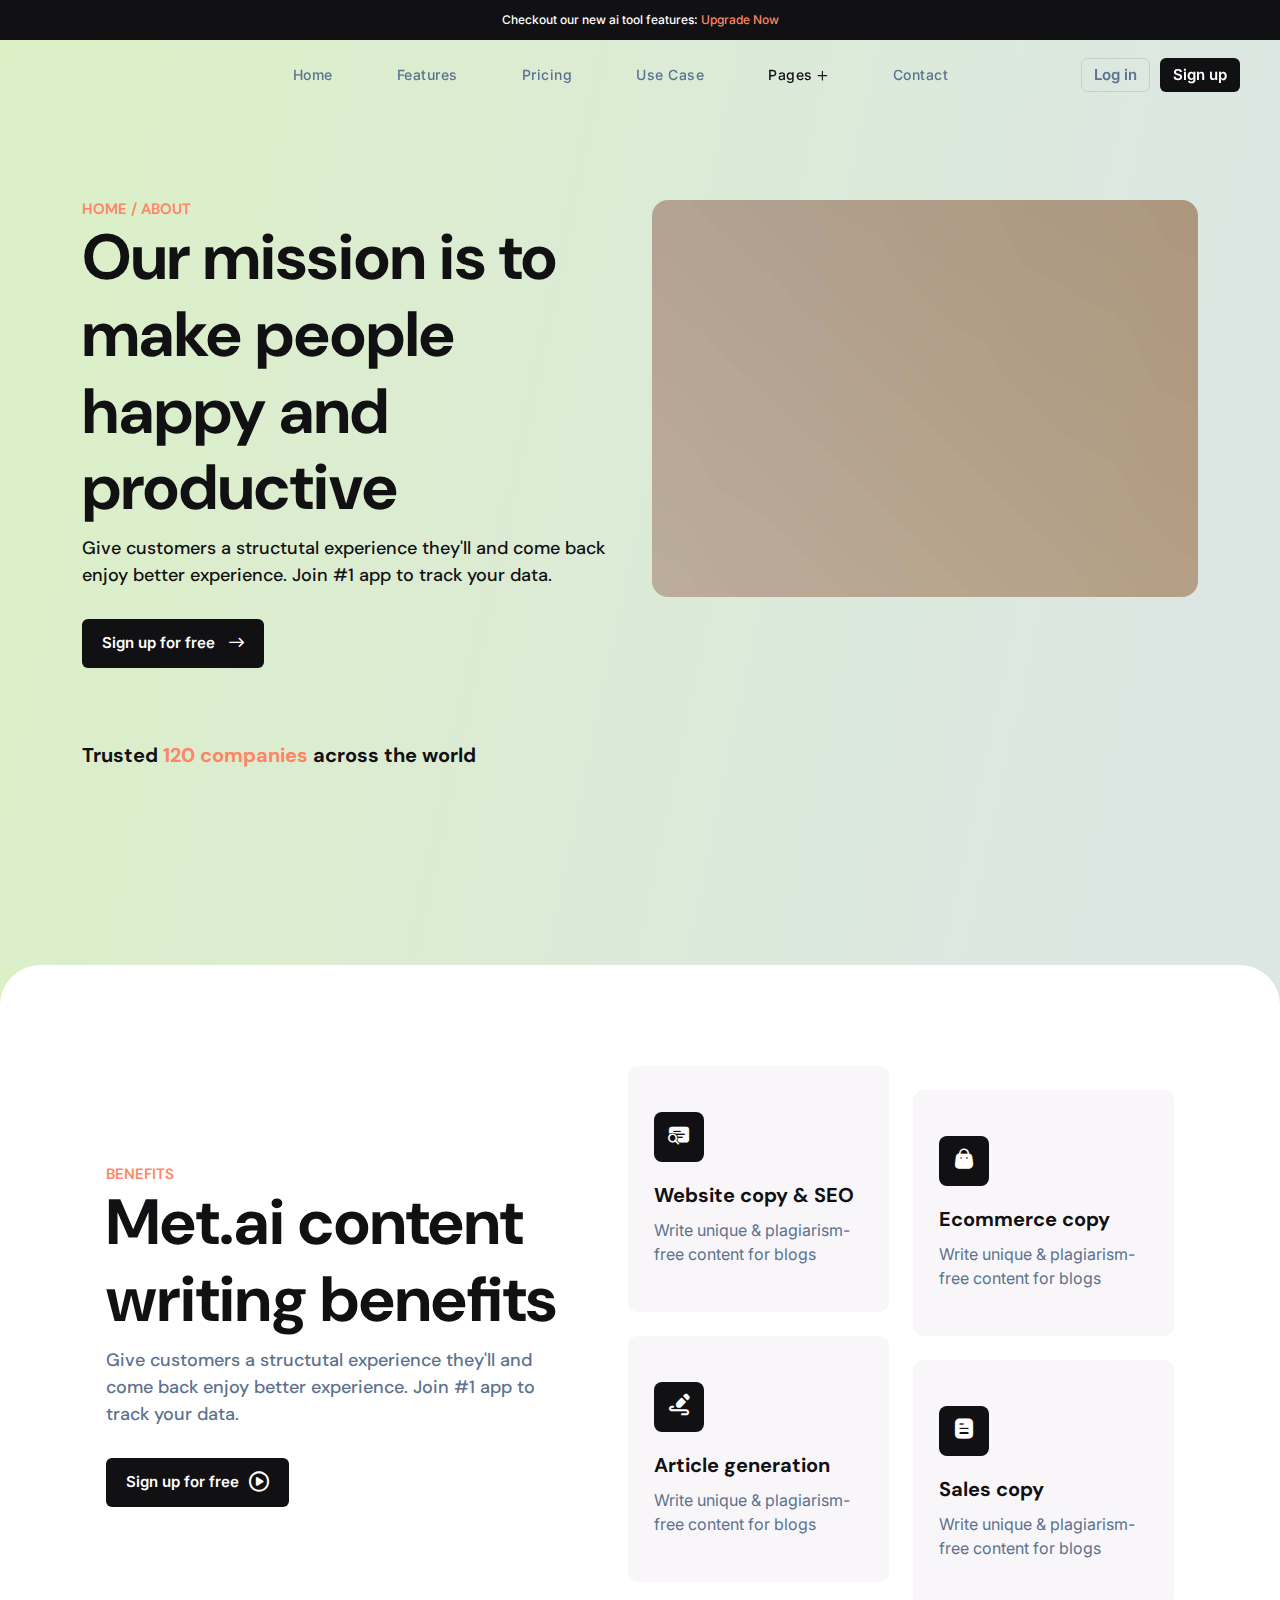
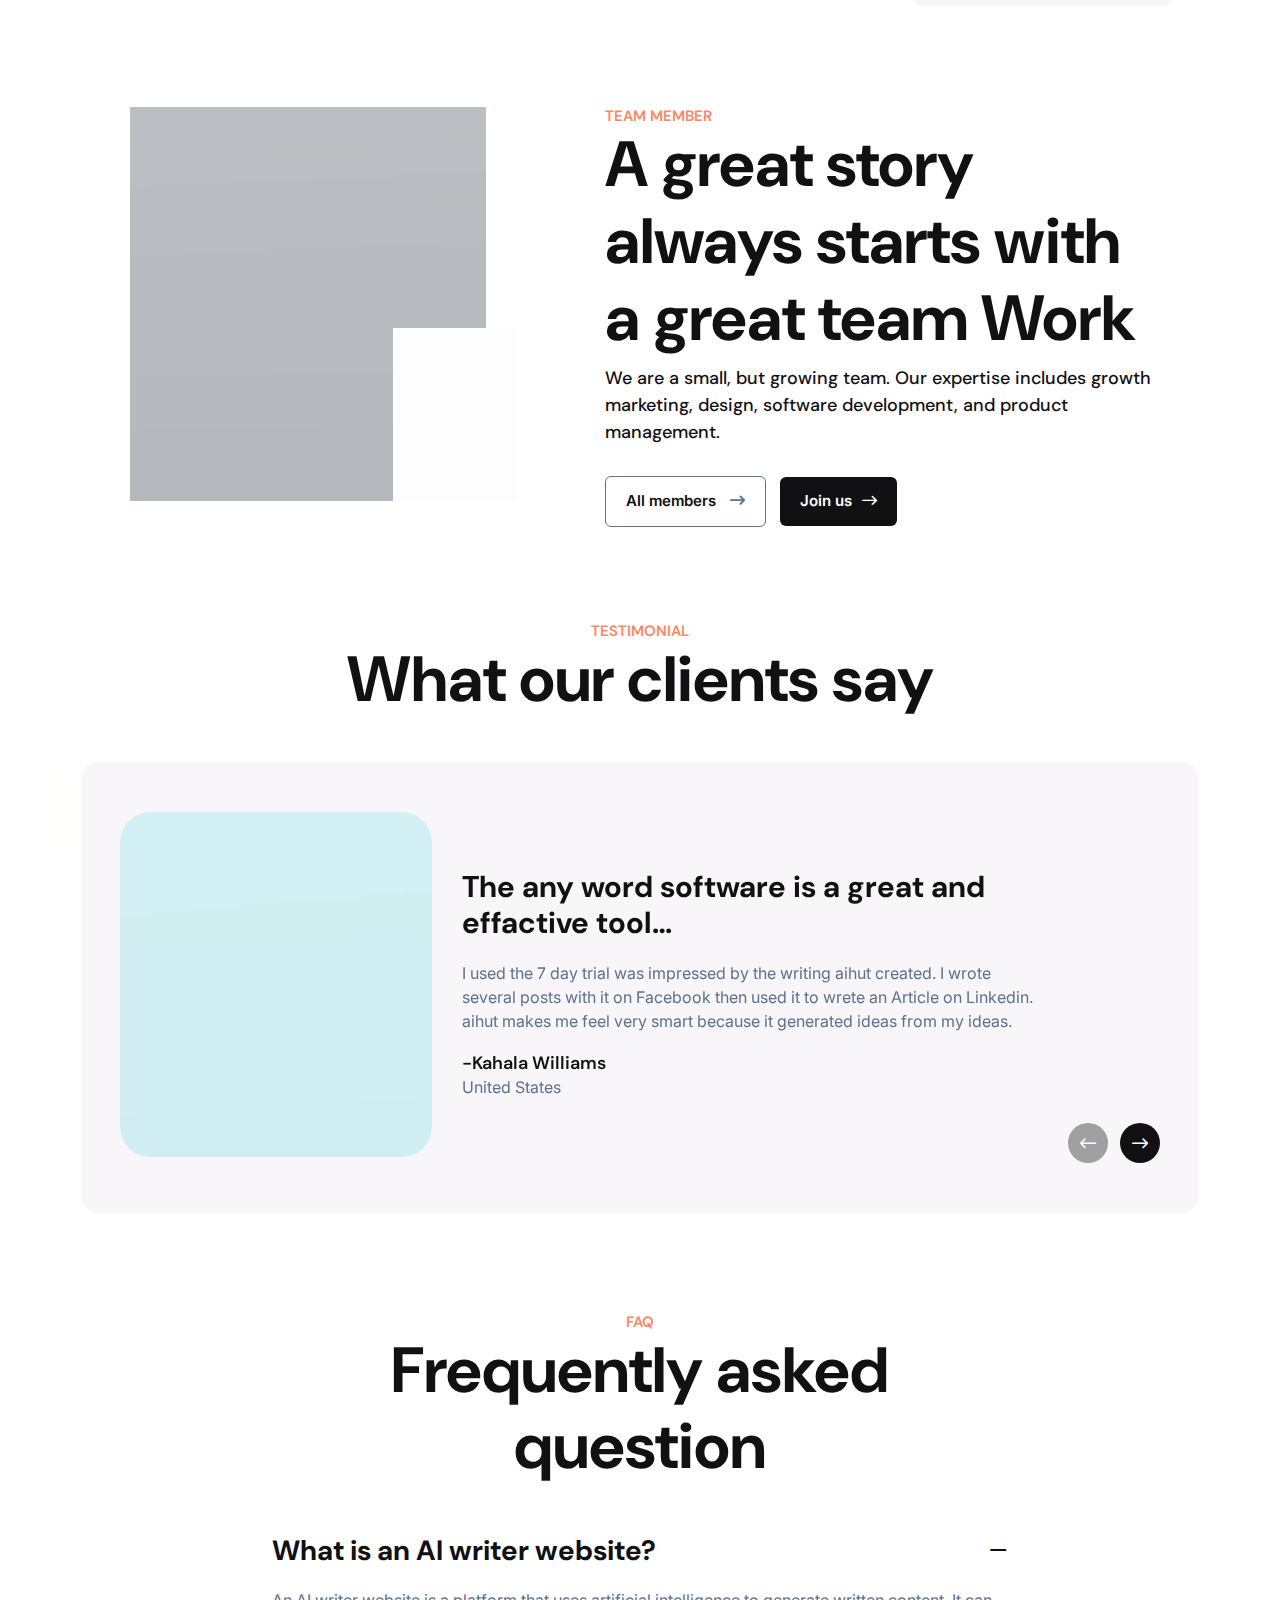
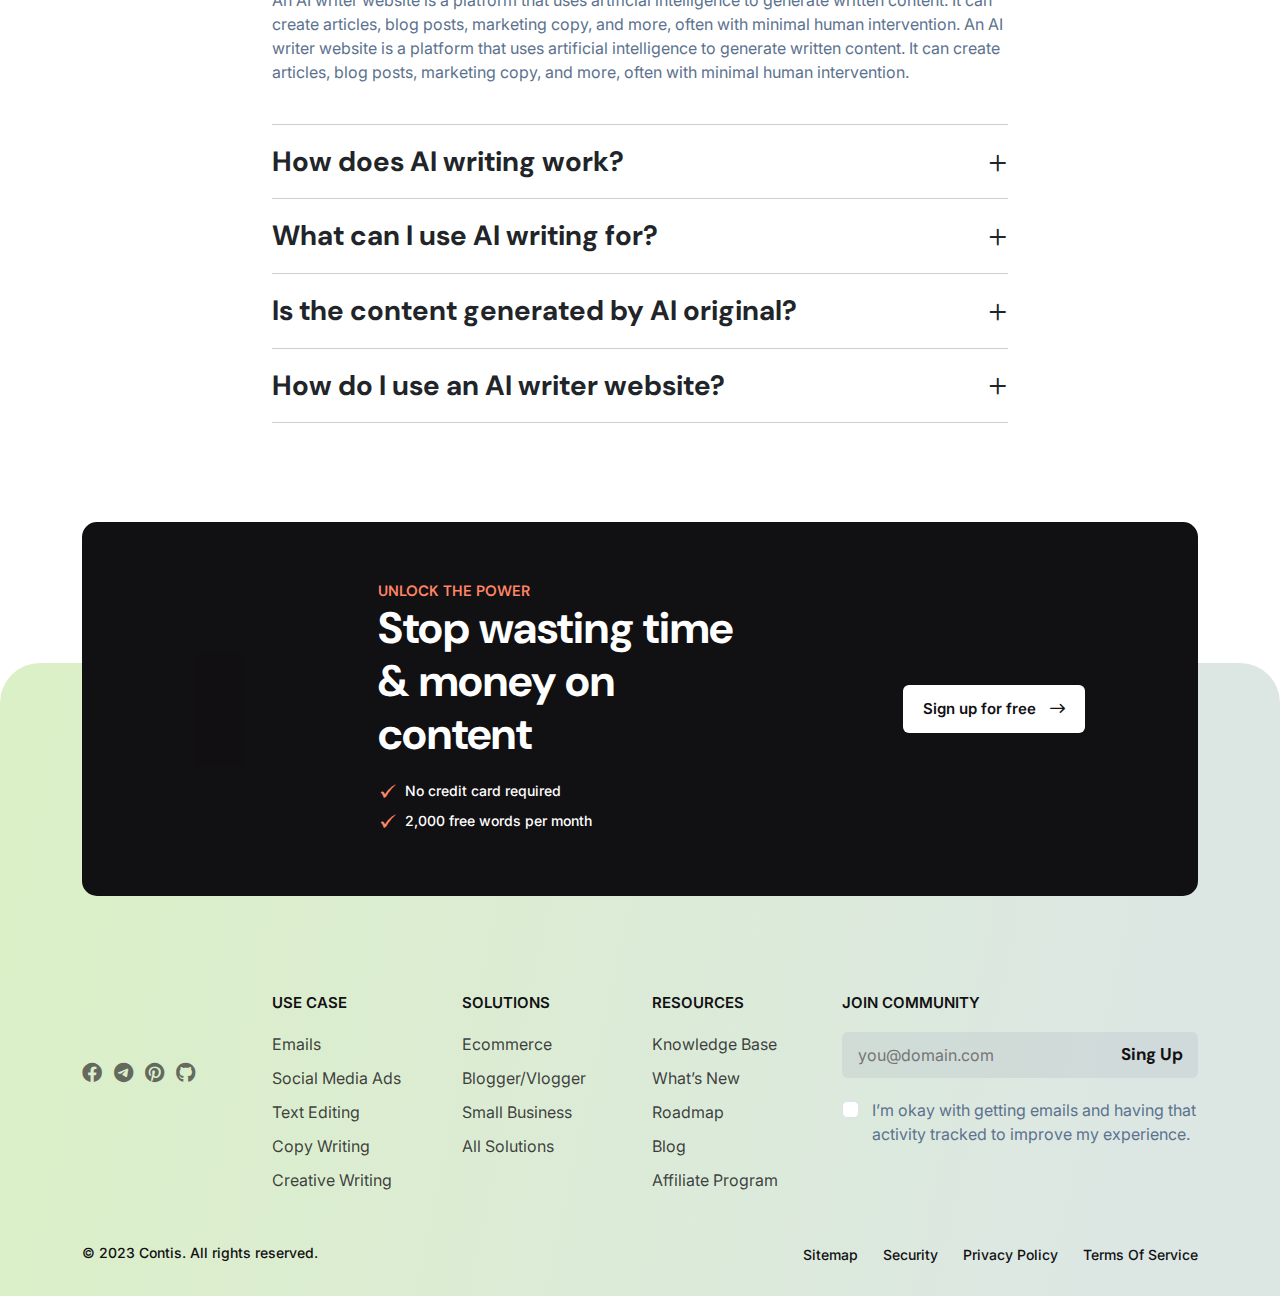
==== about.html @ 23c9ec10 "Add" ====
<!DOCTYPE html>
<html lang="en">
  <head>
    <meta charset="UTF-8" >
    <meta
      name="viewport"
      content="width=device-width, initial-scale=1.0, maximum-scale=1, minimum-scale=1, target-densitydpi=device-dpi" >
    <title>Contis - AI Content Writing HTML Template</title>
    <link rel="icon" type="image/png" href="images/favicon.jpg" >
    <link rel="stylesheet" href="css/font-awesome.css" >
    <link rel="stylesheet" href="css/bootstrap.min.css" >
    <link rel="stylesheet" href="css/slick.css" >
    <link rel="stylesheet" href="css/magnific-popup.css" >
    <link rel="stylesheet" href="css/nice-select.css" >
    <link rel="stylesheet" href="css/spacing.css" >
    <link rel="stylesheet" href="css/style.css" >
    <link rel="stylesheet" href="css/responsive.css" >
    <link rel="stylesheet" href="css/contis-icon.css" >
  </head>

  <body>
    <!--============================
        PRELOADER START
    ==============================-->
    <div class="preloader_container" id="preloader">
      <div class="spinner"></div>
    </div>
    <!--============================
        PRELOADER END
    ==============================-->
    <!--============================
        TOPBAR START
    ==============================-->
    <div class="tf__topbar">
      <div class="container">
        <div class="row">
          <div class="col-xl-12">
            <p>
              Checkout our new ai tool features: <a href="#">Upgrade Now</a>
            </p>
          </div>
        </div>
      </div>
    </div>
    <!--============================
        TOPBAR END
    ==============================-->

    <!--============================
        MAIN MANU START
    ==============================-->
    <nav class="navbar navbar-expand-lg tf__main_menu">
      <div class="container-fluid">
        <a class="navbar-brand" href="index.html"
          ><img src="images/Logo_1.png" alt="logo" class="img-fluid w-100" ></a>
        <button
          class="navbar-toggler"
          type="button"
          data-bs-toggle="collapse"
          data-bs-target="#navbarSupportedContent"
          aria-controls="navbarSupportedContent"
          aria-expanded="false"
          aria-label="Toggle navigation"
        >
          <i class="far fa-stream menu_icon_bar"></i>
          <i class="far fa-times close_icon_close"></i>
        </button>
        <div class="collapse navbar-collapse" id="navbarSupportedContent">
          <ul class="navbar-nav m-auto">
            <li class="nav-item">
              <a class="nav-link" href="index.html">Home</a>
            </li>
            <li class="nav-item">
              <a class="nav-link" href="features.html">Features</a>
            </li>
            <li class="nav-item">
              <a class="nav-link" href="pricing.html">pricing</a>
            </li>
            <li class="nav-item">
              <a class="nav-link" href="use_case.html">use case</a>
            </li>
            <li class="nav-item">
              <a class="nav-link active" href="#"
                >Pages <i class="far fa-plus"></i
              ></a>
              <ul class="tf__dropdown">
                <li><a href="pricing.html">pricing</a></li>
                <li><a href="about.html" class="active">about</a></li>
                <li><a href="blog.html">Blog</a></li>
                <li><a href="blog_details.html">Blog details</a></li>
                <li><a href="use_case.html">use case</a></li>
                <li>
                  <a href="use-cases-details.html">Case details</a>
                </li>
              </ul>
            </li>
            <li class="nav-item">
              <a class="nav-link" href="contact.html">contact</a>
            </li>
          </ul>
          <ul class="tf__menu_btn d-flex flex-wrap align-items-center">
            <li><a href="#">Log in</a></li>
            <li><a href="#" class="tf__menu_2nd_btn">Sign up</a></li>
          </ul>
        </div>
      </div>
    </nav>
    <!--============================
        MAIN MANU END
    ==============================-->

    <!--============================
        ABOUT START
    ==============================-->
    <section class="tf__about pt_200 pb_95">
      <div class="container">
        <div class="row">
          <div class="col-xl-6 col-lg-6">
            <div class="tf__common_heading tf__common_heading2">
              <h6>home / ABOUT</h6>
              <h2 class="tf__common_heading_color">
                Our mission is to make people happy and productive
              </h2>
              <p>
                Give customers a structutal experience they'll and come back
                enjoy better experience. Join #1 app to track your data.
              </p>
              <a href="#" class="tf__common_btn"
                >Sign up for free <i class="fa-regular fa-arrow-right-long"></i
              ></a>
            </div>
          </div>
          <div class="col-xl-6 col-lg-6">
            <div class="tf__about_img">
              <img
                src="images/about_img.jpg"
                alt="about img"
                class="img-fluid w-100" >
            </div>
          </div>
        </div>
        <div class="tf__brand pt_75">
          <div class="row">
            <div class="col-xl-12">
              <div class="tf__brand_heading tf__about_brand_heading">
                <h6>Trusted <span>120 companies</span> across the world</h6>
              </div>
            </div>
          </div>
          <div class="row justify-content-between">
            <div class="col-xl-2 col-md-6">
              <a href="#" class="tf__brand_img">
                <img
                  src="images/Brands-1.png"
                  alt="brand name"
                  class="img-fluid w-100" >
              </a>
            </div>
            <div class="col-xl-2 col-md-6">
              <a href="#" class="tf__brand_img">
                <img
                  src="images/Brands-2.png"
                  alt="brand name"
                  class="img-fluid w-100" >
              </a>
            </div>
            <div class="col-xl-2 col-md-6">
              <a href="#" class="tf__brand_img">
                <img
                  src="images/Brands-3.png"
                  alt="brand name"
                  class="img-fluid w-100" >
              </a>
            </div>
            <div class="col-xl-2 col-md-6">
              <a href="#" class="tf__brand_img">
                <img
                  src="images/Brands-4.png"
                  alt="brand name"
                  class="img-fluid w-100" >
              </a>
            </div>
            <div class="col-xl-2 col-md-6">
              <a href="#" class="tf__brand_img">
                <img
                  src="images/Brands-5.png"
                  alt="brand name"
                  class="img-fluid w-100" >
              </a>
            </div>
          </div>
        </div>
      </div>
    </section>
    <!--============================
        ABOUT END
    ==============================-->

    <!--============================
        BENEFITS START
    ==============================-->
    <section class="tf__benefits">
      <div class="tf___main_benefits pt_100 pb_100">
        <div class="container">
          <div class="row">
            <div class="col-xl-5 m-auto">
              <div
                class="tf__common_heading tf__common_heading2 tf__benefits_heading"
              >
                <h6>BENEFITS</h6>
                <h2 class="tf__common_heading_color">
                  Met.ai content writing benefits
                </h2>
                <p>
                  Give customers a structutal experience they'll and come back
                  enjoy better experience. Join #1 app to track your data.
                </p>
                <a
                  href="https://www.youtube.com/watch?v=B-ytMSuwbf8"
                  class="tf__common_btn play_btn"
                  >Sign up for free<i
                    class="fa-sharp fa-regular fa-circle-play"
                    aria-hidden="true"
                  ></i
                ></a>
              </div>
            </div>
            <div class="col-xl-6 m-auto tf__single_service_responsib">
              <div class="row">
                <div class="col-xl-6 col-md-6">
                  <div class="tf__single_service tf__single_benifit mb-4">
                    <span><i class="ca-icon-slide-search"></i></span>
                    <a href="use-cases-details.html">Website copy & SEO</a>
                    <p>Write unique & plagiarism- free content for blogs</p>
                  </div>
                  <div class="tf__single_service tf__single_benifit">
                    <span
                      ><i class="ca-icon-edit-pen" aria-hidden="true"></i
                    ></span>
                    <a href="use-cases-details.html">Article generation</a>
                    <p>Write unique & plagiarism- free content for blogs</p>
                  </div>
                </div>
                <div class="col-xl-6 col-md-6">
                  <div class="tf__single_service tf__single_benifit mt-4 mb-4">
                    <span><i class="ca-icon-bag"></i></span>
                    <a href="use-cases-details.html">Ecommerce copy</a>
                    <p>Write unique & plagiarism- free content for blogs</p>
                  </div>
                  <div class="tf__single_service tf__single_benifit">
                    <span><i class="ca-icon-document"></i></span>
                    <a href="use-cases-details.html">Sales copy</a>
                    <p>Write unique & plagiarism- free content for blogs</p>
                  </div>
                </div>
              </div>
            </div>
          </div>
        </div>
      </div>
    </section>
    <!--============================
        BENEFITS END
    ==============================-->

    <!--============================
        TEAM START
    ==============================-->
    <section class="tf__team pb_95">
      <div class="container">
        <div class="row">
          <div class="col-xl-4 col-lg-5 mx-auto">
            <div class="tf__team_img">
              <img
                src="images/team_img.jpg"
                alt="team img"
                class="img-fluid w-100" >
            </div>
          </div>
          <div class="col-xl-6 col-lg-6 mx-auto">
            <div class="tf__common_heading tf__common_heading2">
              <h6>team member</h6>
              <h2 class="tf__common_heading_color">
                A great story always starts with a great team Work
              </h2>
              <p>
                We are a small, but growing team. Our expertise includes growth
                marketing, design, software development, and product management.
              </p>
              <a href="#" class="tf__common_btn tf__common_btn2 tf__team_btn"
                >All members
                <i class="fa-regular fa-arrow-right-long" aria-hidden="true"></i
              ></a>
              <a href="#" class="tf__common_btn"
                >Join us<i
                  class="fa-regular fa-arrow-right-long"
                  aria-hidden="true"
                ></i
              ></a>
            </div>
          </div>
        </div>
      </div>
    </section>
    <!--============================
        TEAM END
    ==============================-->

    <!--============================
        TESTIMONIAL START
    ==============================-->
    <section class="tf__testimonial tf__about_testimonial">
      <div class="container">
        <div class="row">
          <div class="col-xl-8 m-auto">
            <div class="tf__common_heading">
              <h6>TESTIMONIAL</h6>
              <h2 class="tf__common_heading_color">What our clients say</h2>
            </div>
          </div>
        </div>
        <div class="tf__single_testimonial tf__single_about_testimonial">
          <div class="row testi_slider">
            <div class="col-12">
              <div class="tf__testimonial_item">
                <div class="tf__testimonial_img">
                  <img
                    src="images/testimonial_img.jpg"
                    alt="testimonial"
                    class="img-fluid w-100" >
                </div>
                <div class="tf__testimonial_text">
                  <h4>The any word software is a great and effactive tool…</h4>
                  <p>
                    I used the 7 day trial was impressed by the writing aihut
                    created. I wrote several posts with it on Facebook then used
                    it to wrete an Article on Linkedin. aihut makes me feel very
                    smart because it generated ideas from my ideas.
                  </p>

                  <div class="tf__calients_name">
                    <h6>-Kahala Williams</h6>
                    <p>United States</p>
                  </div>
                </div>
              </div>
            </div>
            <div class="col-12">
              <div class="tf__testimonial_item">
                <div class="tf__testimonial_img">
                  <img
                    src="images/testimonial_img.jpg"
                    alt="testimonial"
                    class="img-fluid w-100" >
                </div>
                <div class="tf__testimonial_text">
                  <h4>The any word software is a great and effactive tool…</h4>
                  <p>
                    I used the 7 day trial was impressed by the writing aihut
                    created. I wrote several posts with it on Facebook then used
                    it to wrete an Article on Linkedin. aihut makes me feel very
                    smart because it generated ideas from my ideas.
                  </p>

                  <div class="tf__calients_name">
                    <h6>-Kahala Williams</h6>
                    <p>United States</p>
                  </div>
                </div>
              </div>
            </div>
          </div>
        </div>
      </div>
    </section>
    <!--============================
        TESTIMONIAL END
    ==============================-->

    <!--============================
        FAQ START
    ==============================-->
    <section class="tf__faq tf__about_faq pt_100 pb_240">
      <div class="container">
        <div class="row">
          <div class="col-xl-6 col-md-8 m-auto">
            <div class="tf__common_heading tf__faq_common_heading">
              <h6>faq</h6>
              <h2 class="tf__common_heading_color">
                Frequently asked question
              </h2>
            </div>
          </div>
        </div>

        <div class="row">
          <div class="col-xl-8 col-md-8 col-lg-8 mx-auto">
            <div class="accordion tf__faq_accordion" id="accordionExample01">
              <div class="accordion-item">
                <h2 class="accordion-header" id="headingOne">
                  <button
                    class="accordion-button"
                    type="button"
                    data-bs-toggle="collapse"
                    data-bs-target="#collapseOne"
                    aria-expanded="true"
                    aria-controls="collapseOne"
                  >
                    What is an AI writer website?
                  </button>
                </h2>
                <div
                  id="collapseOne"
                  class="accordion-collapse collapse show"
                  aria-labelledby="headingOne"
                  data-bs-parent="#accordionExample01"
                >
                  <div class="accordion-body">
                    <p>
                      An AI writer website is a platform that uses artificial
                      intelligence to generate written content. It can create
                      articles, blog posts, marketing copy, and more, often with
                      minimal human intervention. An AI writer website is a
                      platform that uses artificial intelligence to generate
                      written content. It can create articles, blog posts,
                      marketing copy, and more, often with minimal human
                      intervention.
                    </p>
                  </div>
                </div>
              </div>
              <div class="accordion-item">
                <h2 class="accordion-header" id="headingTwo">
                  <button
                    class="accordion-button collapsed"
                    type="button"
                    data-bs-toggle="collapse"
                    data-bs-target="#collapseTwo"
                    aria-expanded="false"
                    aria-controls="collapseTwo"
                  >
                    How does AI writing work?
                  </button>
                </h2>
                <div
                  id="collapseTwo"
                  class="accordion-collapse collapse"
                  aria-labelledby="headingTwo"
                  data-bs-parent="#accordionExample01"
                >
                  <div class="accordion-body">
                    <p>
                      AI writing is powered by machine learning models that have
                      been trained on vast amounts of text data. These models
                      can generate text based on the input they receive, making
                      them capable of producing human-like content. AI writing
                      is powered by machine learning models that have been
                      trained on vast amounts of text data. These models can
                      generate text based on the input they receive, making them
                      capable of producing human-like content.
                    </p>
                  </div>
                </div>
              </div>
              <div class="accordion-item">
                <h2 class="accordion-header" id="headingThree">
                  <button
                    class="accordion-button collapsed"
                    type="button"
                    data-bs-toggle="collapse"
                    data-bs-target="#collapseThree"
                    aria-expanded="false"
                    aria-controls="collapseThree"
                  >
                    What can I use AI writing for?
                  </button>
                </h2>
                <div
                  id="collapseThree"
                  class="accordion-collapse collapse"
                  aria-labelledby="headingThree"
                  data-bs-parent="#accordionExample01"
                >
                  <div class="accordion-body">
                    <p>
                      AI writing can be used for a variety of purposes, such as
                      creating blog content, product descriptions, social media
                      posts, email newsletters, and more. It's a versatile tool
                      for generating written material.AI writing can be used for
                      a variety of purposes, such as creating blog content,
                      product descriptions, social media posts, email
                      newsletters, and more. It's a versatile tool for
                      generating written material.
                    </p>
                  </div>
                </div>
              </div>
              <div class="accordion-item">
                <h2 class="accordion-header" id="headingFour">
                  <button
                    class="accordion-button collapsed"
                    type="button"
                    data-bs-toggle="collapse"
                    data-bs-target="#collapseFour"
                    aria-expanded="false"
                    aria-controls="collapseFour"
                  >
                    Is the content generated by AI original?
                  </button>
                </h2>
                <div
                  id="collapseFour"
                  class="accordion-collapse collapse"
                  aria-labelledby="headingFour"
                  data-bs-parent="#accordionExample01"
                >
                  <div class="accordion-body">
                    <p>
                      Yes, the content generated by AI is typically original,
                      but it's essential to review and edit it to ensure it
                      meets your specific needs and avoids plagiarism.Yes, the
                      content generated by AI is typically original, but it's
                      essential to review and edit it to ensure it meets your
                      specific needs and avoids plagiarism.Yes, the content
                      generated by AI is typically original, but it's essential
                      to review and edit it to ensure it meets your specific
                      needs and avoids plagiarism.
                    </p>
                  </div>
                </div>
              </div>
              <div class="accordion-item">
                <h2 class="accordion-header" id="headingFive">
                  <button
                    class="accordion-button collapsed"
                    type="button"
                    data-bs-toggle="collapse"
                    data-bs-target="#collapseFive"
                    aria-expanded="false"
                    aria-controls="collapseFive"
                  >
                    How do I use an AI writer website?
                  </button>
                </h2>
                <div
                  id="collapseFive"
                  class="accordion-collapse collapse"
                  aria-labelledby="headingFive"
                  data-bs-parent="#accordionExample01"
                >
                  <div class="accordion-body">
                    <p>
                      Using an AI writer website is usually straightforward. You
                      input your requirements or prompts, and the AI generates
                      content based on that input. You can then edit and refine
                      the content as needed. Using an AI writer website is
                      usually straightforward. You input your requirements or
                      prompts, and the AI generates content based on that input.
                      You can then edit and refine the content as needed.
                    </p>
                  </div>
                </div>
              </div>
            </div>
          </div>
        </div>
      </div>
    </section>
    <!--============================
        FAQ END
    ==============================-->

    <!--============================
        FOOTER START
    ==============================-->
    <section class="tf__footer tf__features_footer">
      <div class="container">
        <div class="row">
          <div class="col-xl-12">
            <div class="tf__unlock">
              <div class="row">
                <div class="col-xl-2 col-md-12 col-lg-3 m-auto">
                  <div class="tf__unlock_img">
                    <img
                      src="images/subscraib_img.png"
                      alt="unlock"
                      class="img-fluid w-100" >
                  </div>
                </div>
                <div class="col-xl-5 col-sm-8 col-md-8 col-lg-5 mx-auto">
                  <div class="tf__unlock_text">
                    <div class="tf__common_heading tf__unlock_heading">
                      <h6>UNLOCK THE POWER</h6>
                      <h2>Stop wasting time & money on content</h2>
                    </div>
                    <ul class="d-flex">
                      <li>No credit card required</li>
                      <li>2,000 free words per month</li>
                    </ul>
                  </div>
                </div>
                <div
                  class="col-xl-4 col-sm-4 col-md-4 col-lg-4 m-auto d-flex justify-content-end"
                >
                  <div class="tf__unlock_btn">
                    <a href="#" class="tf__common_btn"
                      >Sign up for free
                      <i class="fa-regular fa-arrow-right-long"></i
                    ></a>
                  </div>
                </div>
              </div>
            </div>
          </div>
        </div>

        <div class="row">
          <div class="col-xl-2 col-sm-6 col-md-3">
            <div class="tf__footer_left">
              <a href="index.html" class="tf__footer_logo">
                <img
                  src="images/Logo_1.png"
                  alt="Contisai"
                  class="img-fluid w-100" >
              </a>
              <div class="tf__footer_icon d-flex flex-wrap align-items-center">
                <ul class="d-flex flex-wrap">
                  <li>
                    <a href="#"><i class="fa-brands fa-facebook"></i></a>
                  </li>
                  <li>
                    <a href="#"><i class="fa-brands fa-telegram"></i></a>
                  </li>
                  <li>
                    <a href="#"><i class="fa-brands fa-pinterest"></i></a>
                  </li>
                  <li>
                    <a href="#"><i class="fa-brands fa-github"></i></a>
                  </li>
                </ul>
              </div>
            </div>
          </div>
          <div class="col-xl-2 col-sm-6 col-md-3">
            <div class="tf__quick_link">
              <h5>USE CASE</h5>
              <ul>
                <li><a href="#">Emails</a></li>
                <li><a href="#">Social media Ads</a></li>
                <li><a href="#">Text editing</a></li>
                <li><a href="#">Copy writing</a></li>
                <li><a href="#">Creative writing</a></li>
              </ul>
            </div>
          </div>
          <div class="col-xl-2 col-sm-6 col-md-3">
            <div class="tf__quick_link tf__quick_link_sm">
              <h5>solutions</h5>
              <ul>
                <li><a href="#">Ecommerce</a></li>
                <li><a href="#">Blogger/Vlogger</a></li>
                <li><a href="#">Small business</a></li>
                <li><a href="#">All solutions</a></li>
              </ul>
            </div>
          </div>
          <div class="col-xl-2 col-sm-6 col-md-3">
            <div class="tf__quick_link tf__quick_link_sm">
              <h5>RESOURCES</h5>
              <ul>
                <li><a href="#">Knowledge base</a></li>
                <li><a href="#">What’s new</a></li>
                <li><a href="#">Roadmap</a></li>
                <li><a href="#">Blog</a></li>
                <li><a href="#">Affiliate program</a></li>
              </ul>
            </div>
          </div>
          <div class="col-xl-4 col-md-12 mx-auto">
            <div class="tf__address tf__quick_link_sm tf__address_md">
              <h5>JOIN COMMUNITY</h5>
              <div class="tf__footer_singup">
                <input type="text" placeholder="you@domain.com" >
                <a href="#" class="tf__footer_singup_link">sing up</a>
              </div>
              <div class="form-check tf__signup_check_area">
                <input
                  class="form-check-input"
                  type="checkbox"
                  id="flexCheckDefault" >
                <label class="form-check-label" for="flexCheckDefault">
                  I’m okay with getting emails and having that activity tracked
                  to improve my experience.
                </label>
              </div>
            </div>
          </div>
        </div>
        <div class="row">
          <div class="col-xl-12">
            <div
              class="tf__copyright d-flex flex-wrap justify-content-between mt_50 mb_30"
            >
              <p>© 2023 Contis. All rights reserved.</p>
              <ul class="d-flex flex-wrap">
                <li><a href="#">Sitemap</a></li>
                <li><a href="#">Security</a></li>
                <li><a href="#">Privacy Policy</a></li>
                <li><a href="#">Terms of Service</a></li>
              </ul>
            </div>
          </div>
        </div>
      </div>
    </section>
    <!--============================
        FOOTER END
    ==============================-->

    <!--jquery library js-->
    <script src="js/plugin.js"></script>
    <!--main js-->
    <script src="js/main.js"></script>
  </body>
</html>
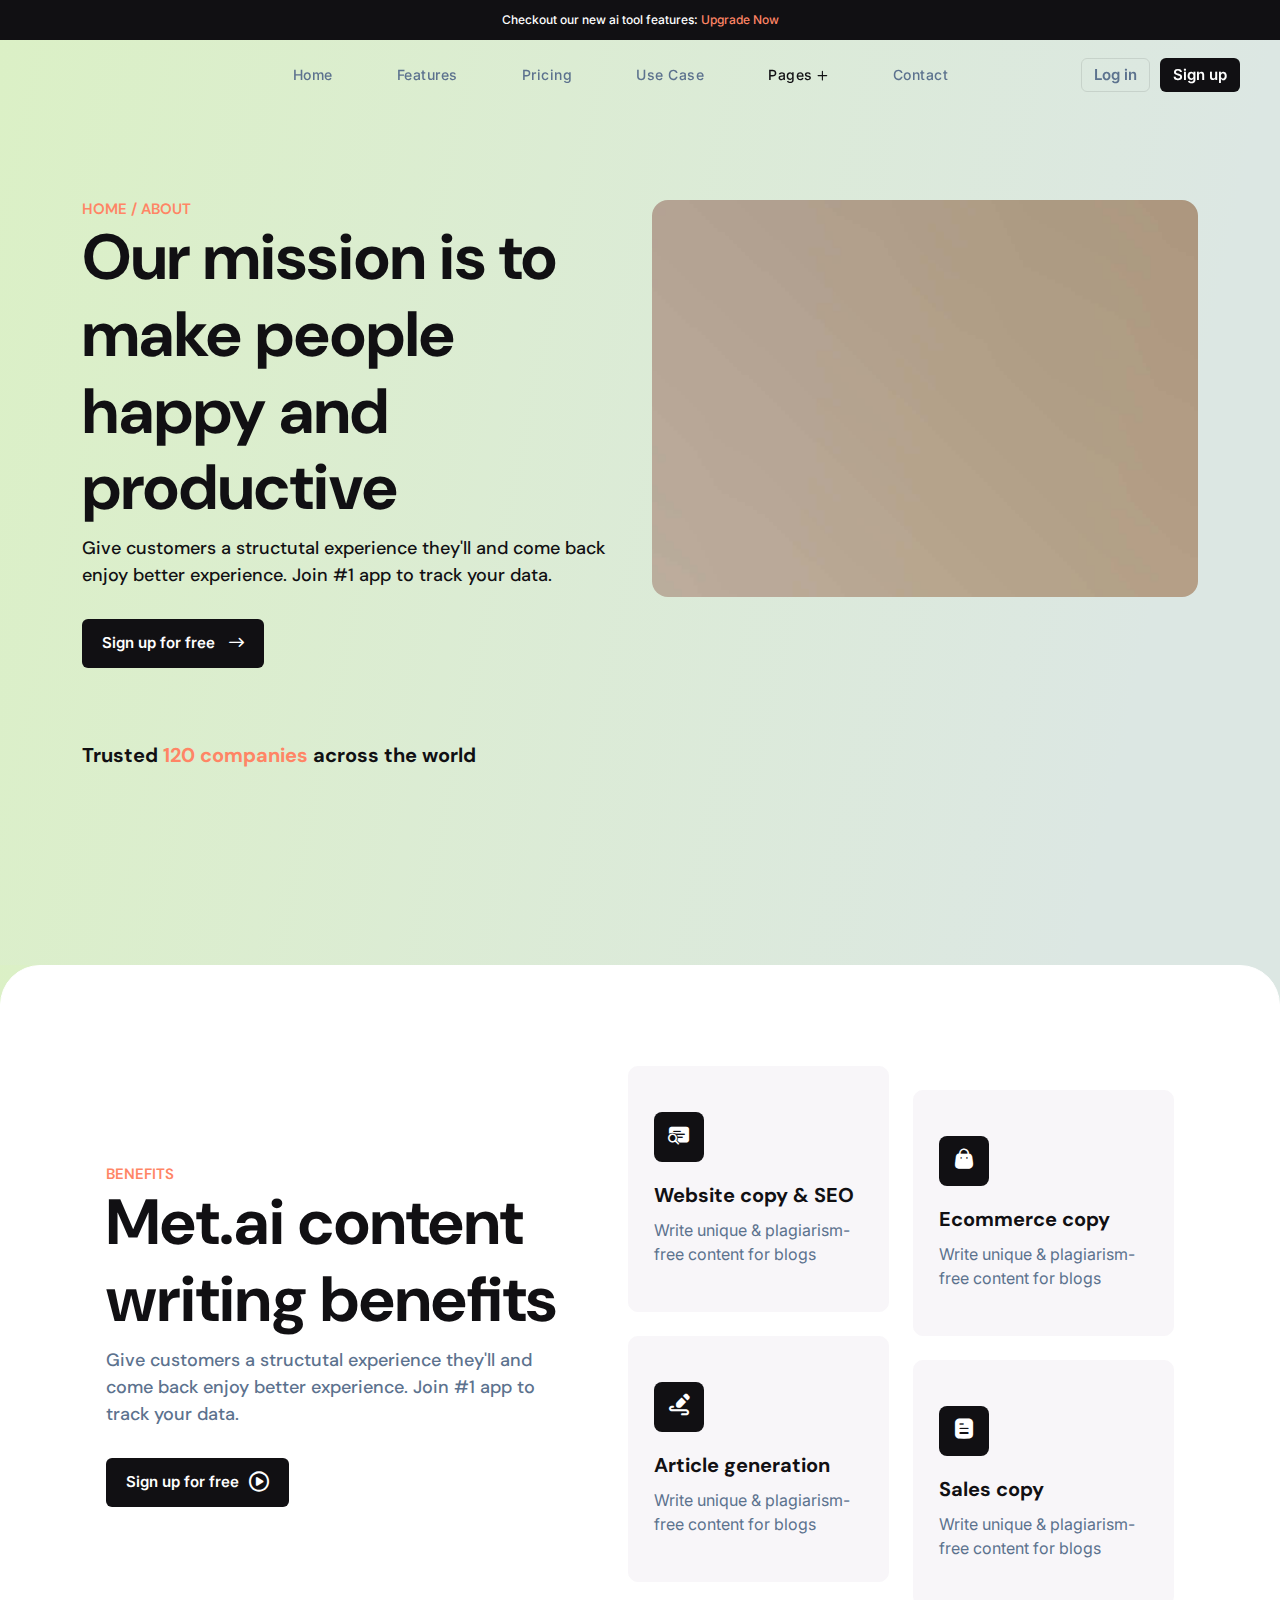
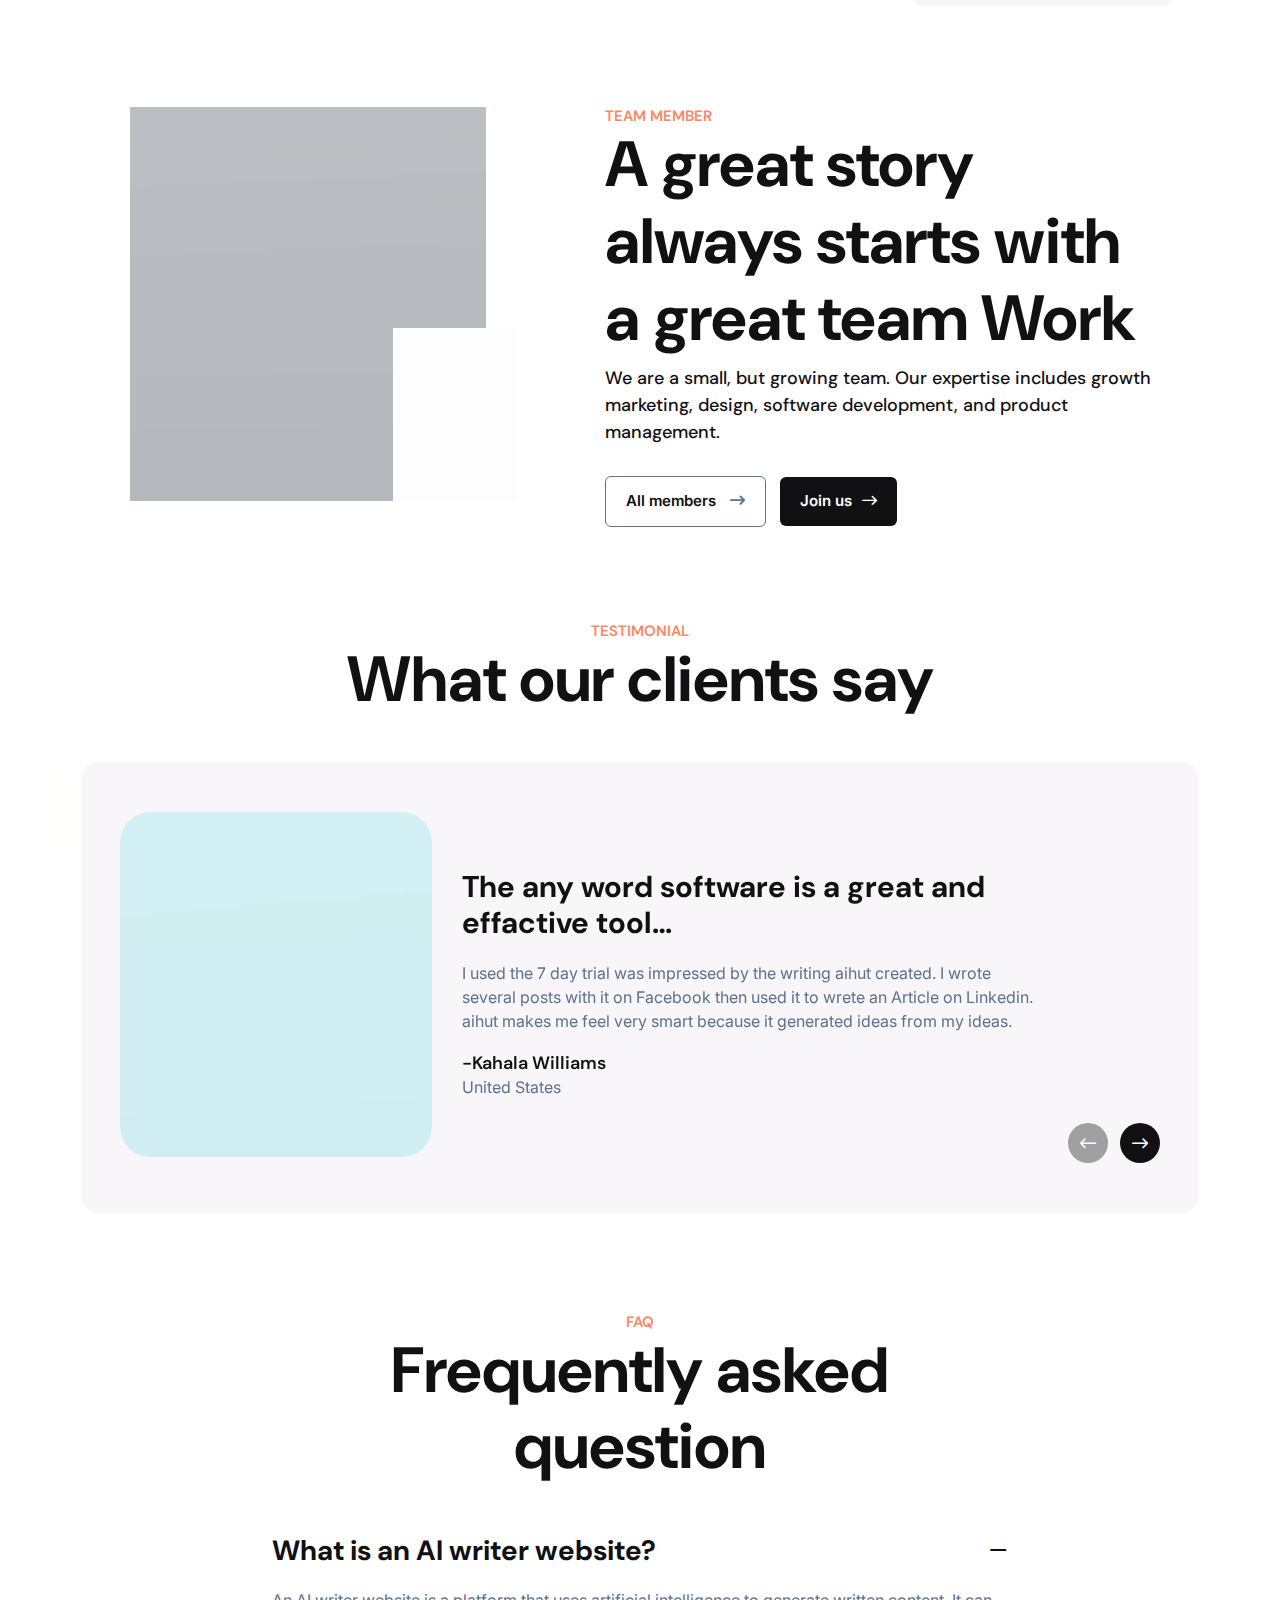
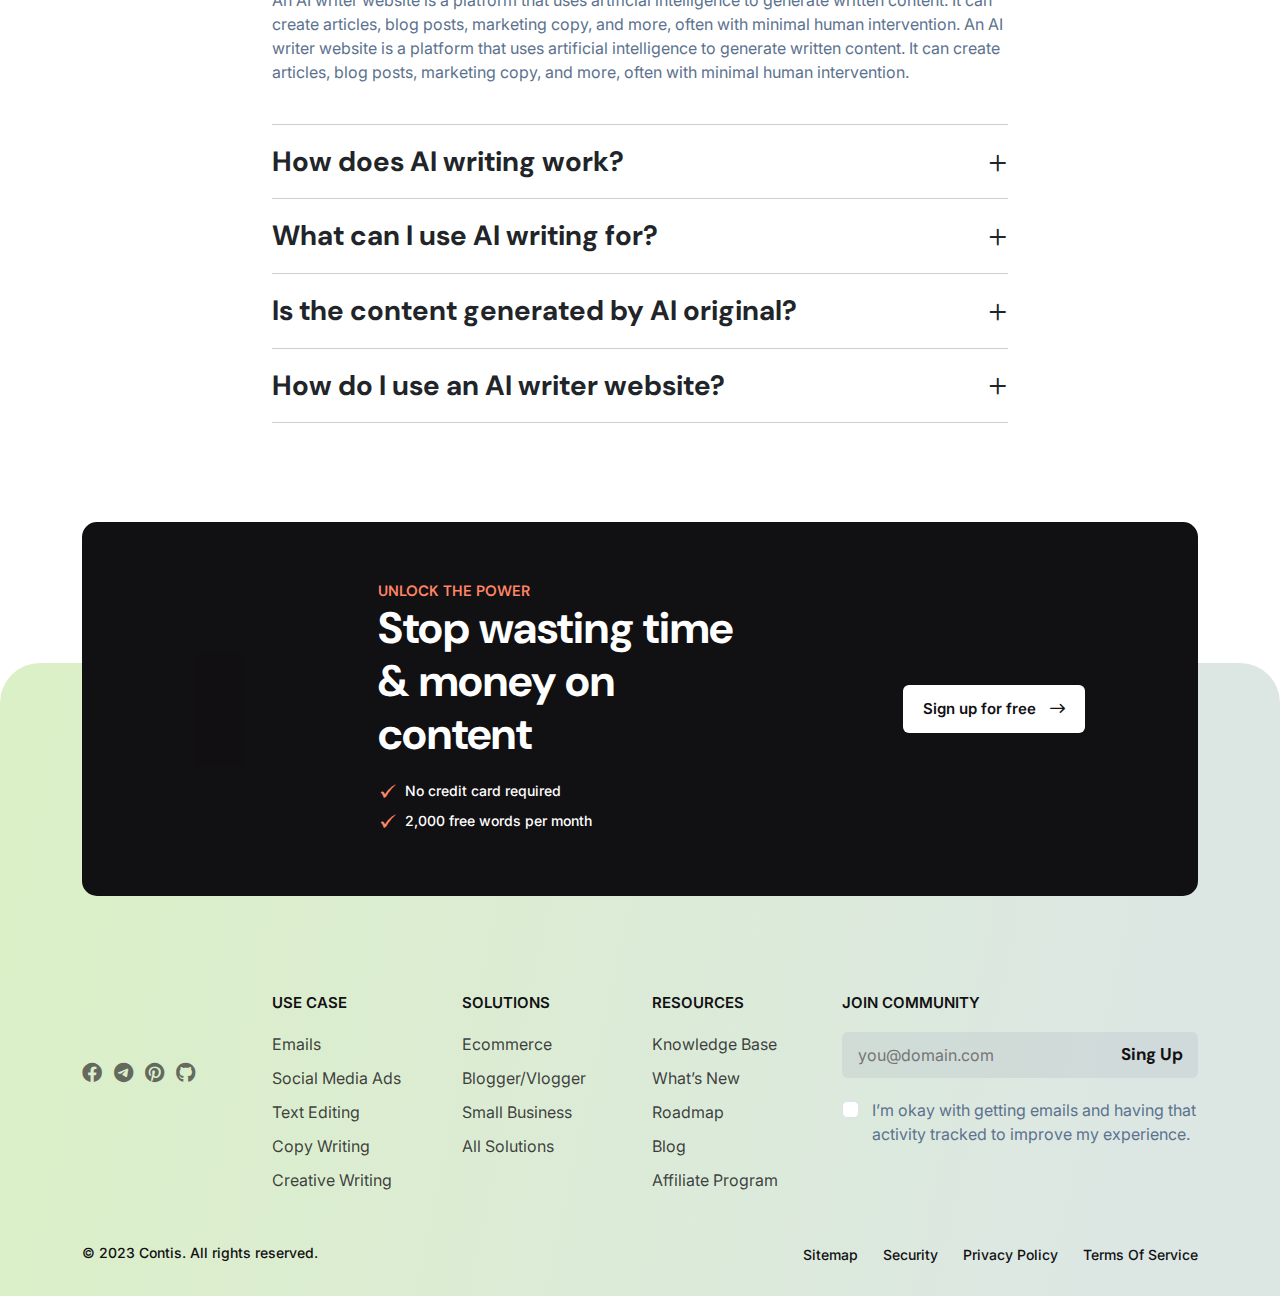
==== commit f7c85568: "Add" ====
--- a/about.html
+++ b/about.html
@@ -5,7 +5,7 @@
     <meta
       name="viewport"
       content="width=device-width, initial-scale=1.0, maximum-scale=1, minimum-scale=1, target-densitydpi=device-dpi" >
-    <title>Contis - AI Content Writing HTML Template</title>
+    <title>Pepgage - StoryX - templete</title>
     <link rel="icon" type="image/png" href="images/favicon.jpg" >
     <link rel="stylesheet" href="css/font-awesome.css" >
     <link rel="stylesheet" href="css/bootstrap.min.css" >
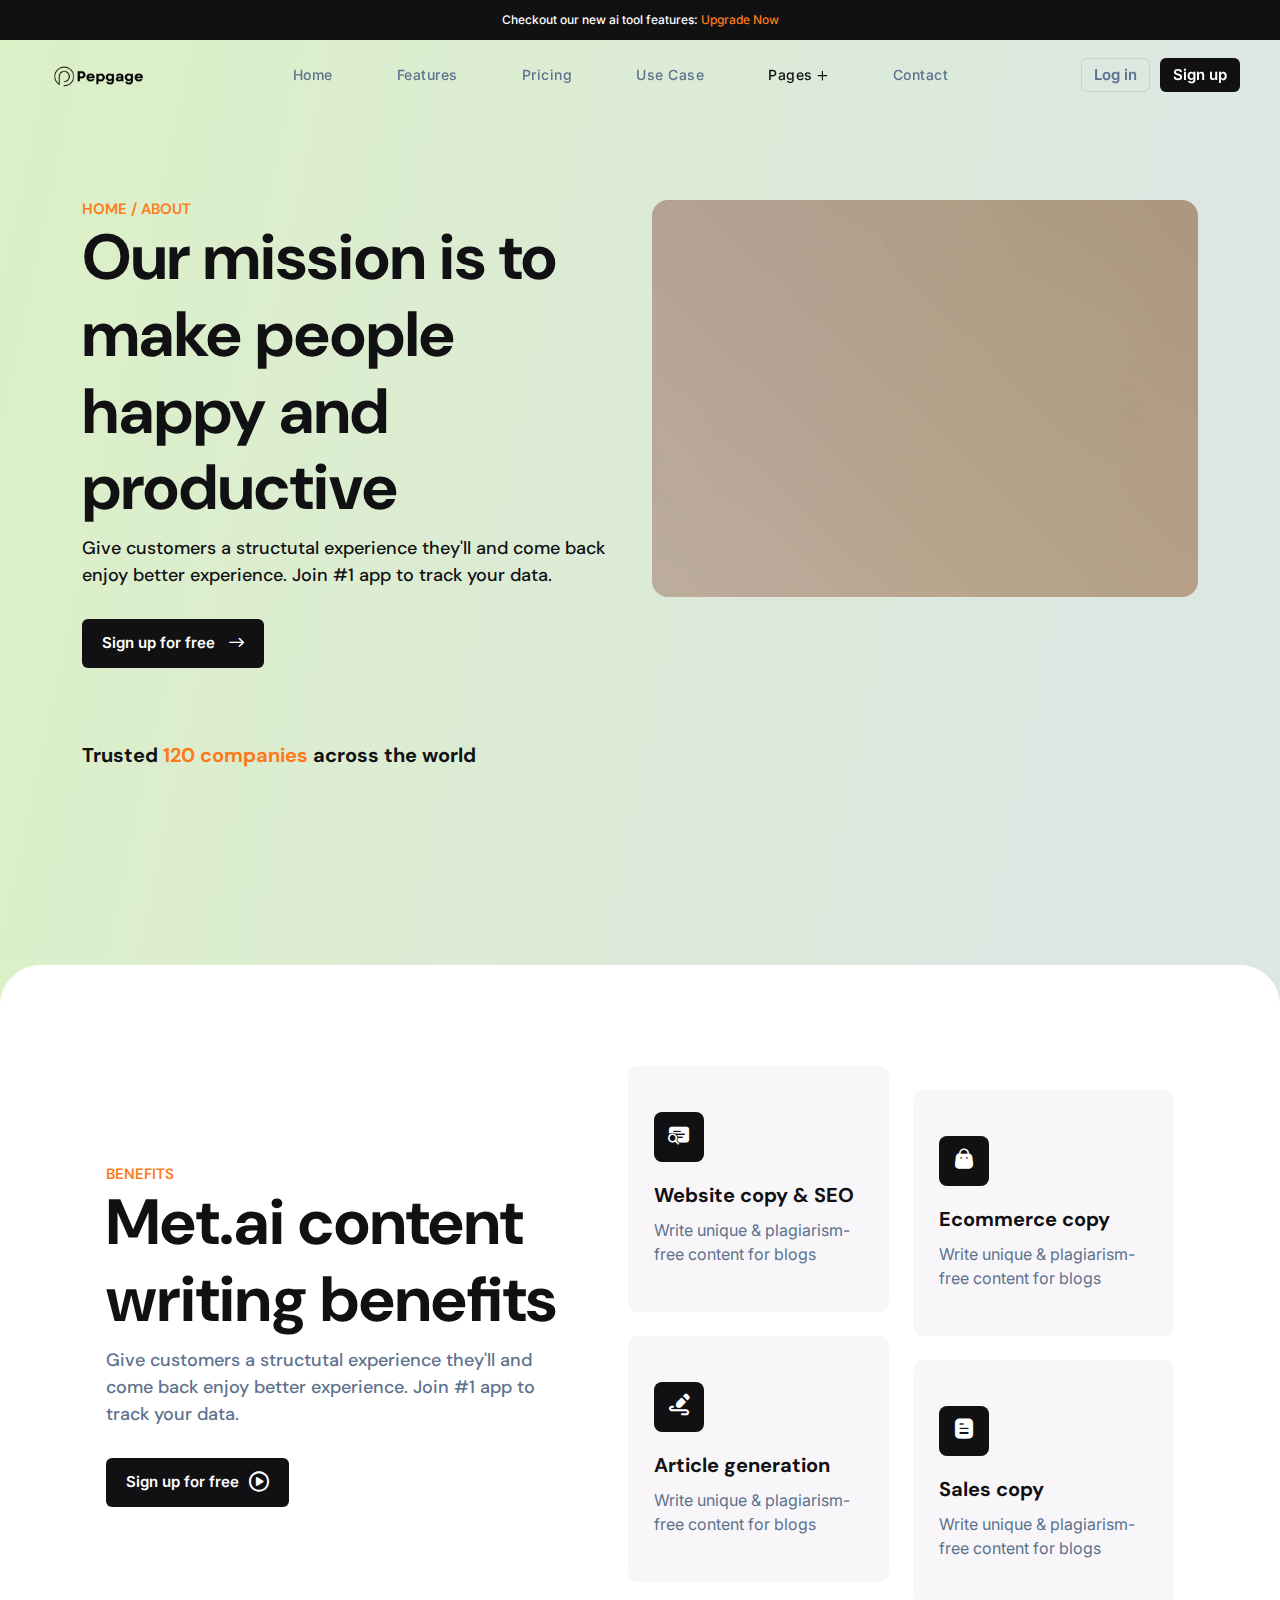
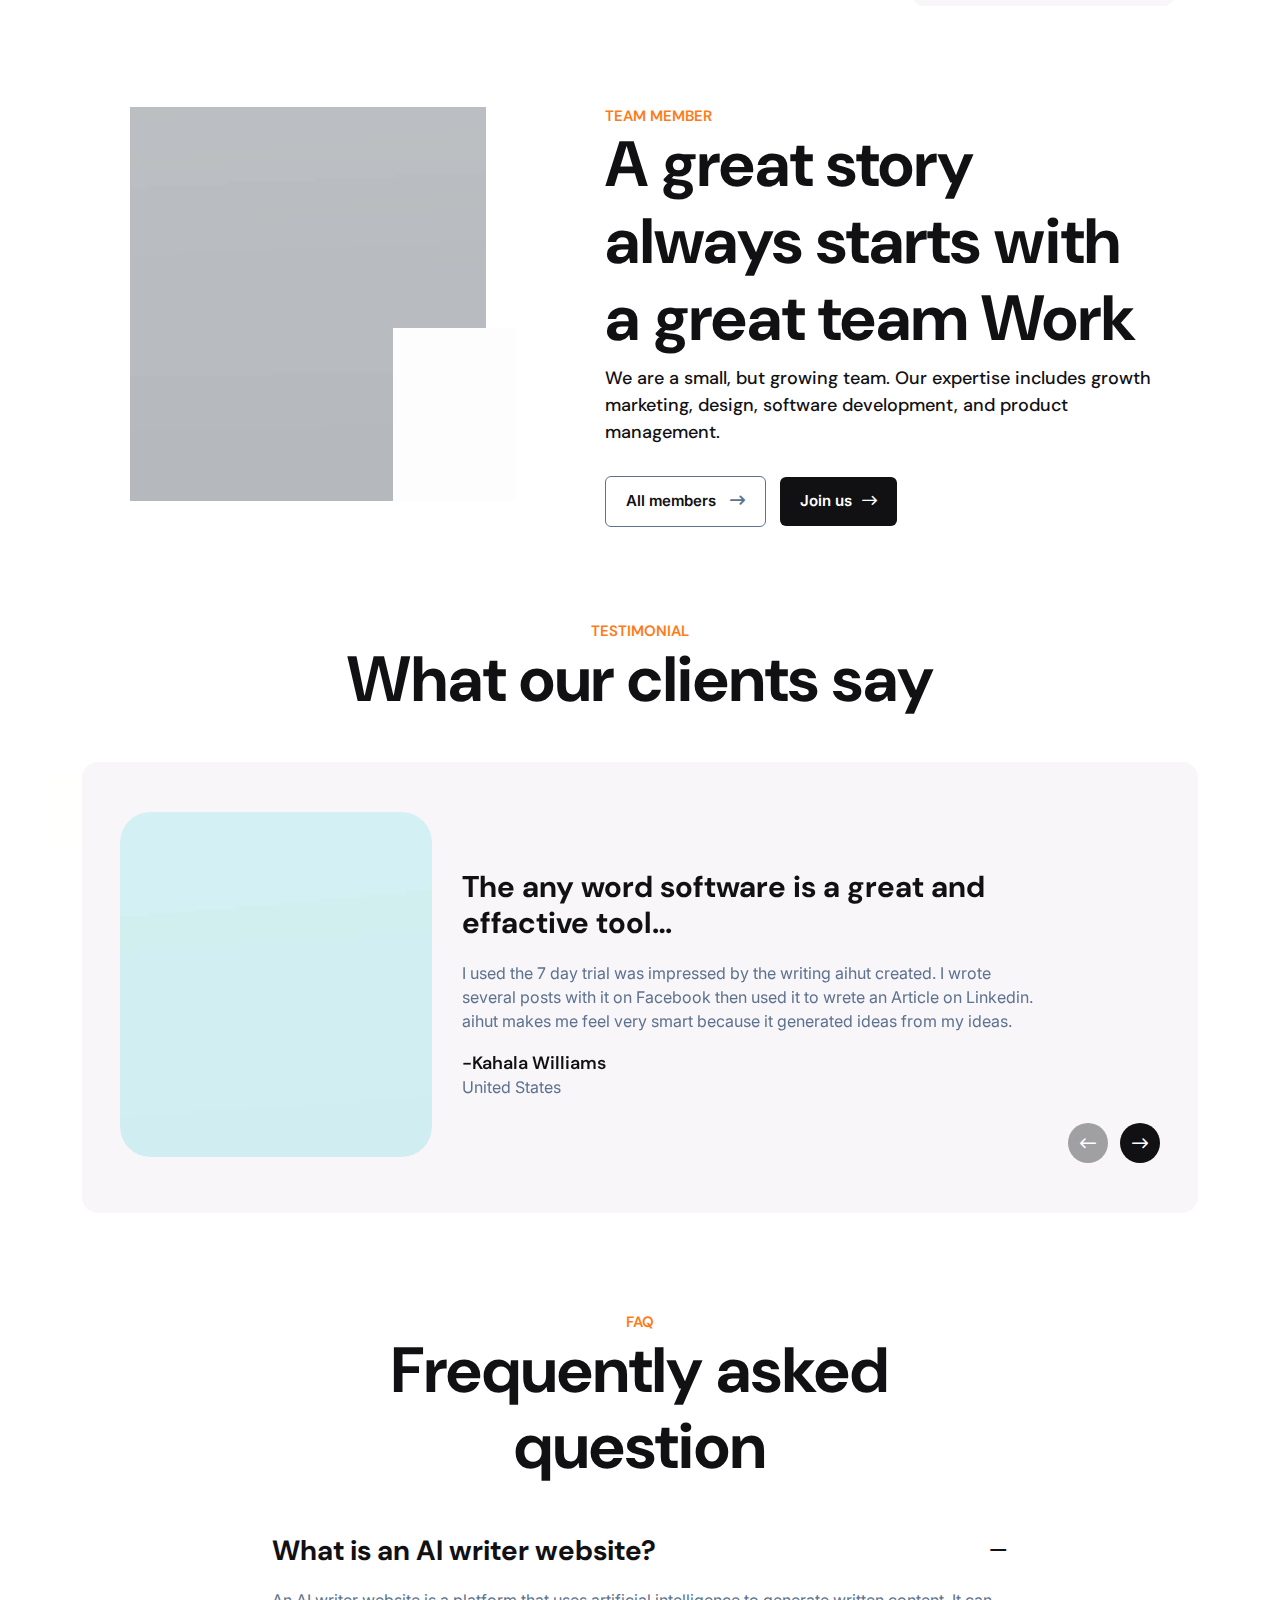
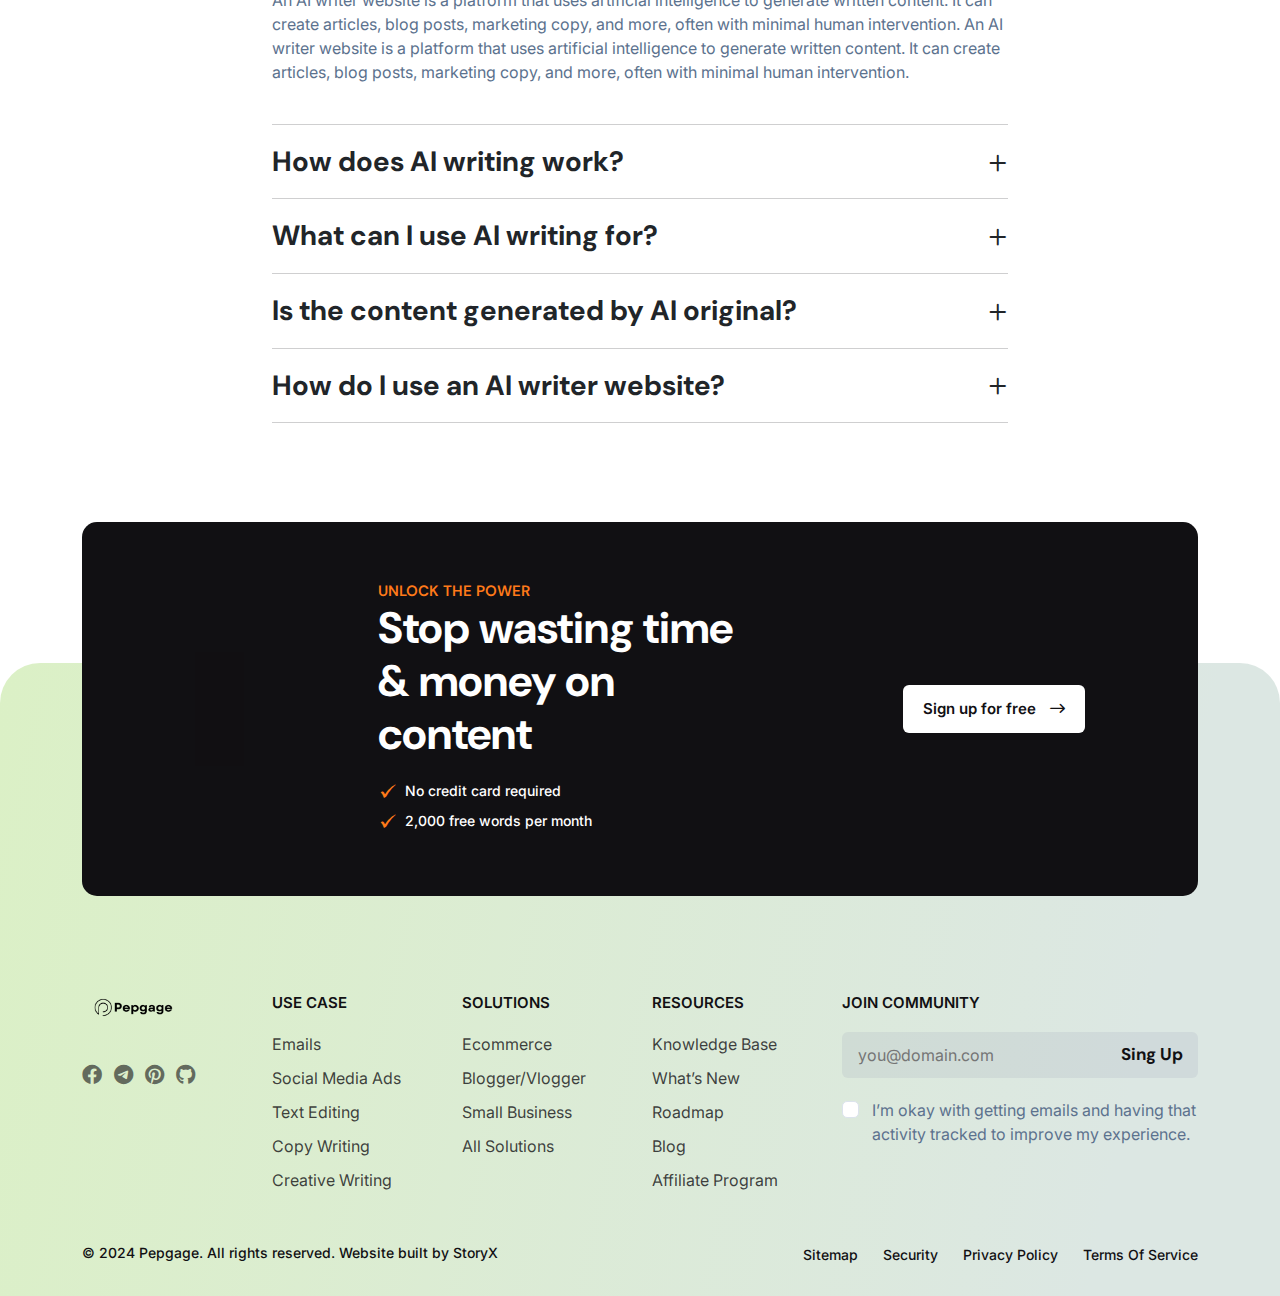
==== commit 8f7543c5: "Add" ====
--- a/about.html
+++ b/about.html
@@ -701,7 +701,7 @@
             <div
               class="tf__copyright d-flex flex-wrap justify-content-between mt_50 mb_30"
             >
-              <p>© 2023 Contis. All rights reserved.</p>
+              <p>© 2024 Pepgage. All rights reserved. Website built by StoryX</p>
               <ul class="d-flex flex-wrap">
                 <li><a href="#">Sitemap</a></li>
                 <li><a href="#">Security</a></li>
--- a/css/style.css
+++ b/css/style.css
@@ -1,5 +1,5 @@
 /* ***************************************
-Template Name: Contis.ai - AI Content Writing HTML Template
+Template Name: Pepgage - AI Content Writing HTML Template
 Author:  
 Author E
 website: 
@@ -32,7 +32,7 @@
 }
 
 :root {
-  --colorPrimary: #ff8565;
+  --colorPrimary: #FF7A19;
   --colorSecondary: #111013;
   --colorWhite: #ffffff;
   --paraColor: #5c728e;
@@ -41,10 +41,10 @@
   --boxShadow: 0px 4px 12px 0px rgba(17, 16, 19, 0.1);
   --gradiantBg: linear-gradient(
     45deg,
-    #cdfff1 0%,
-    rgba(203, 245, 246, 0.73) 28.13%,
-    rgba(240, 251, 224, 0.8) 79.75%,
-    #f8ffda 100%
+    #C4E9FF 0%,
+    rgba(196, 233, 255, 0.73) 28.13%,
+    rgba(189, 201, 255, 0.8) 79.75%,
+    #BDC9FF 100%
   );
 }
 
@@ -504,7 +504,7 @@
 .tf__service {
   background: var(
     --background-brand-2,
-    linear-gradient(102deg, #dbf1c3 -7.72%, #dce7e3 86.48%)
+    linear-gradient(102deg, #dbe5ea -7.72%, #c5d1e6 86.48%)
   );
   border-radius: 40px 40px 0px 0px;
   -webkit-border-radius: 40px 40px 0px 0px;
@@ -873,7 +873,7 @@
   border-radius: 40px 40px 0px 0px;
   background: var(
     --background-brand-2,
-    linear-gradient(102deg, #dbf1c3 -7.72%, #dce7e3 86.48%)
+    linear-gradient(102deg, #DBF0FD -7.72%, #B6D1FF 86.48%)
   );
 }
 
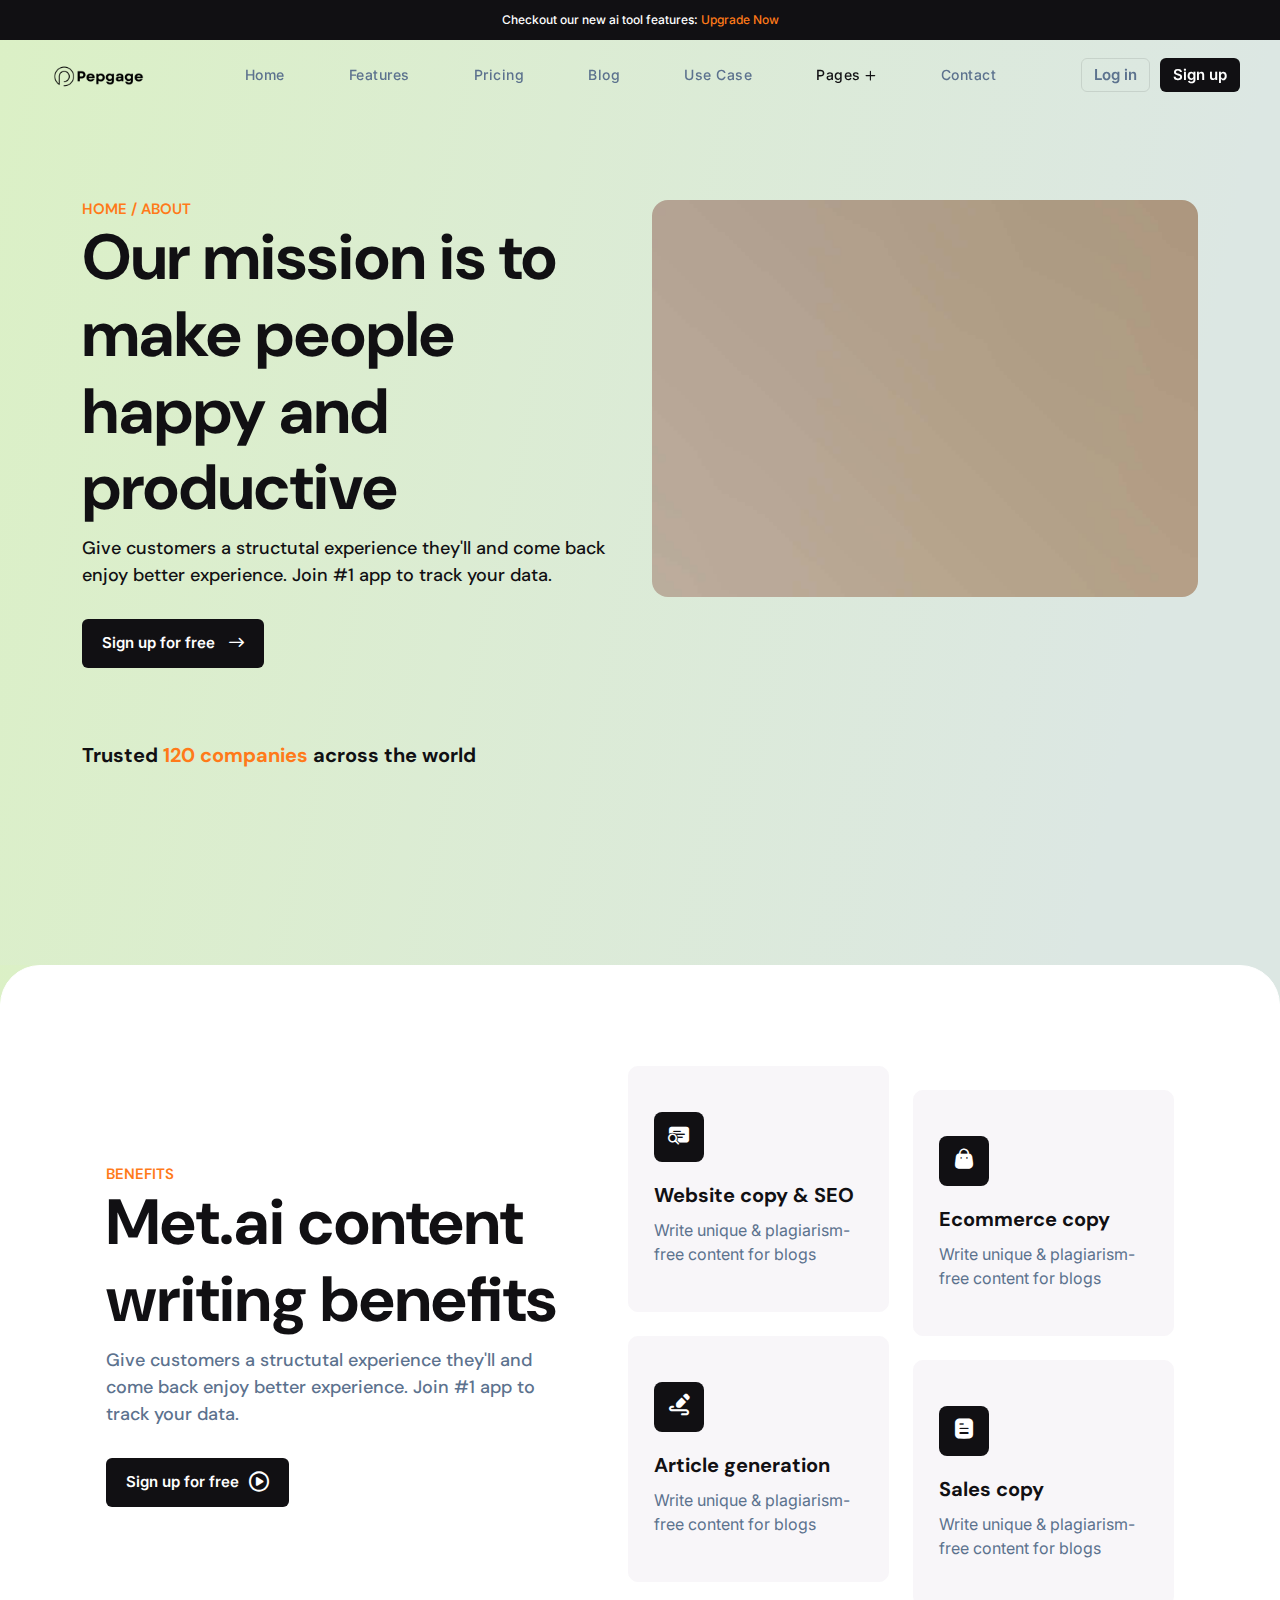
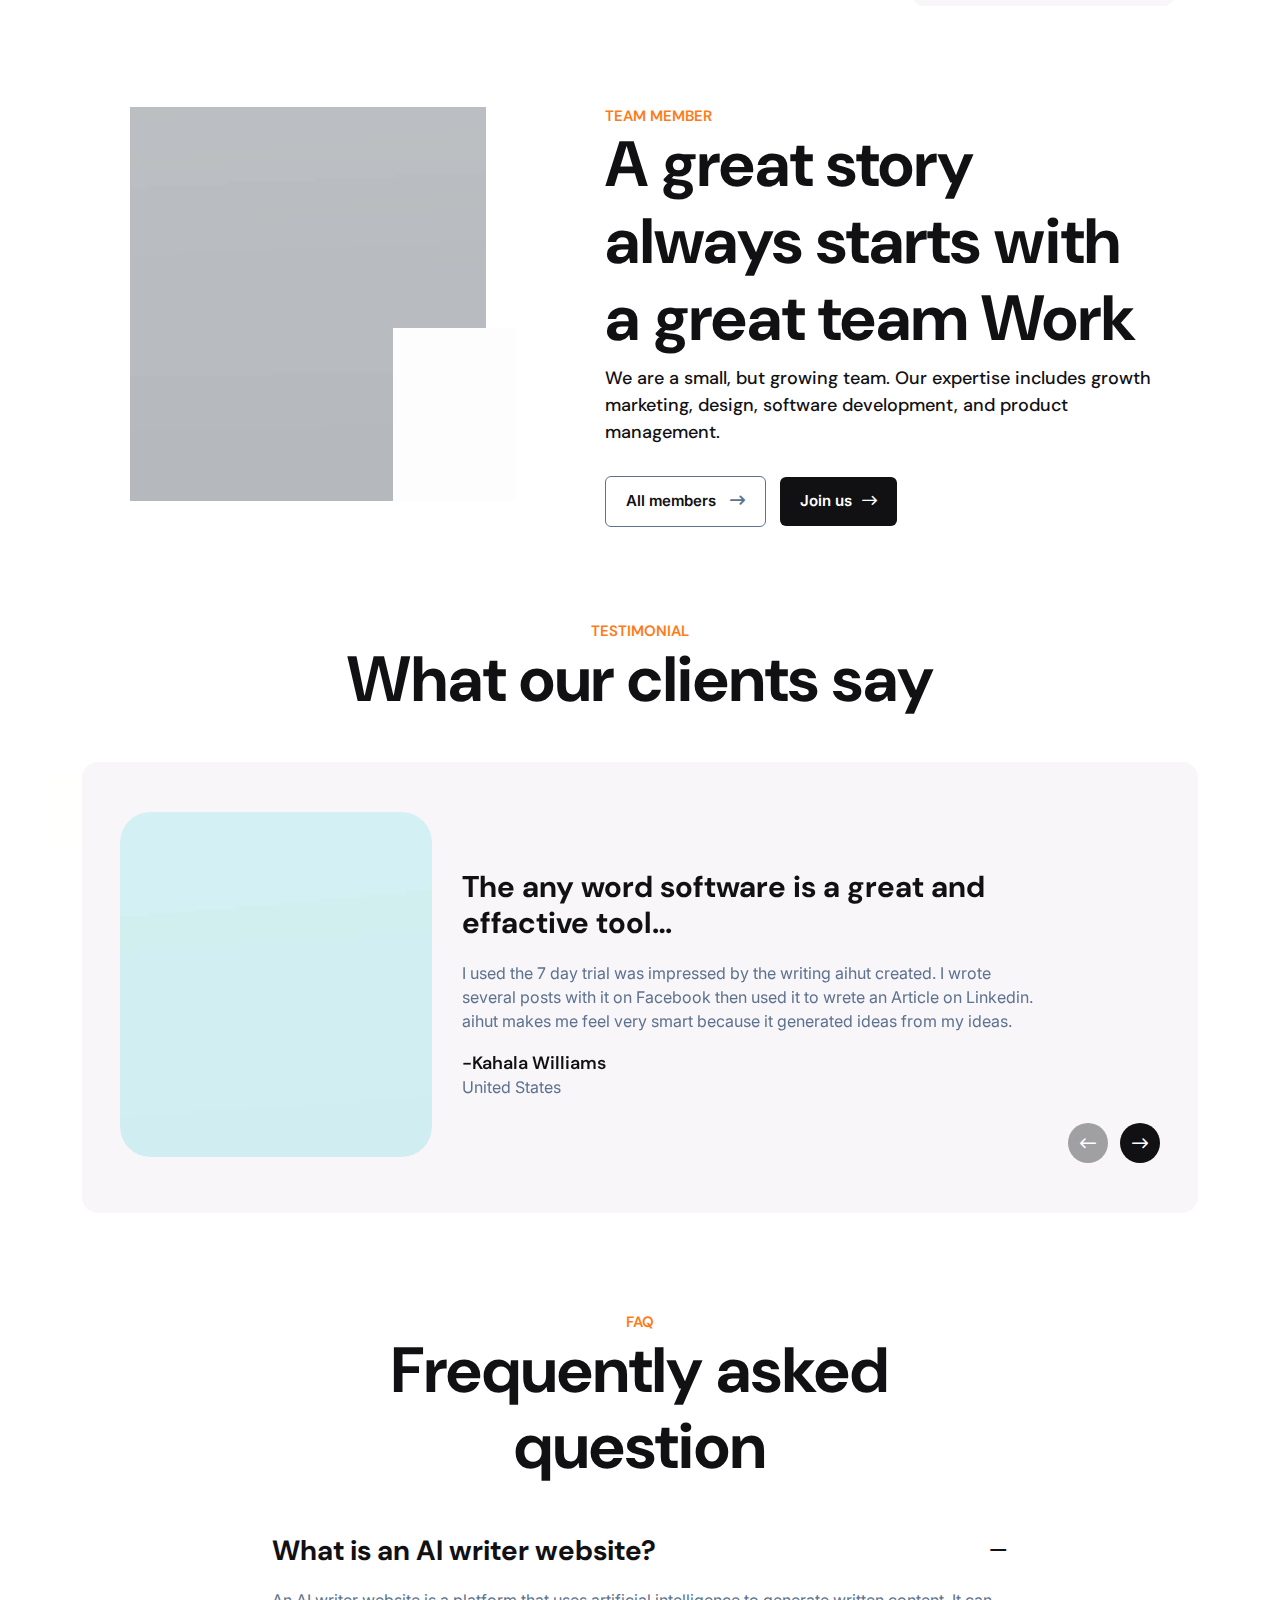
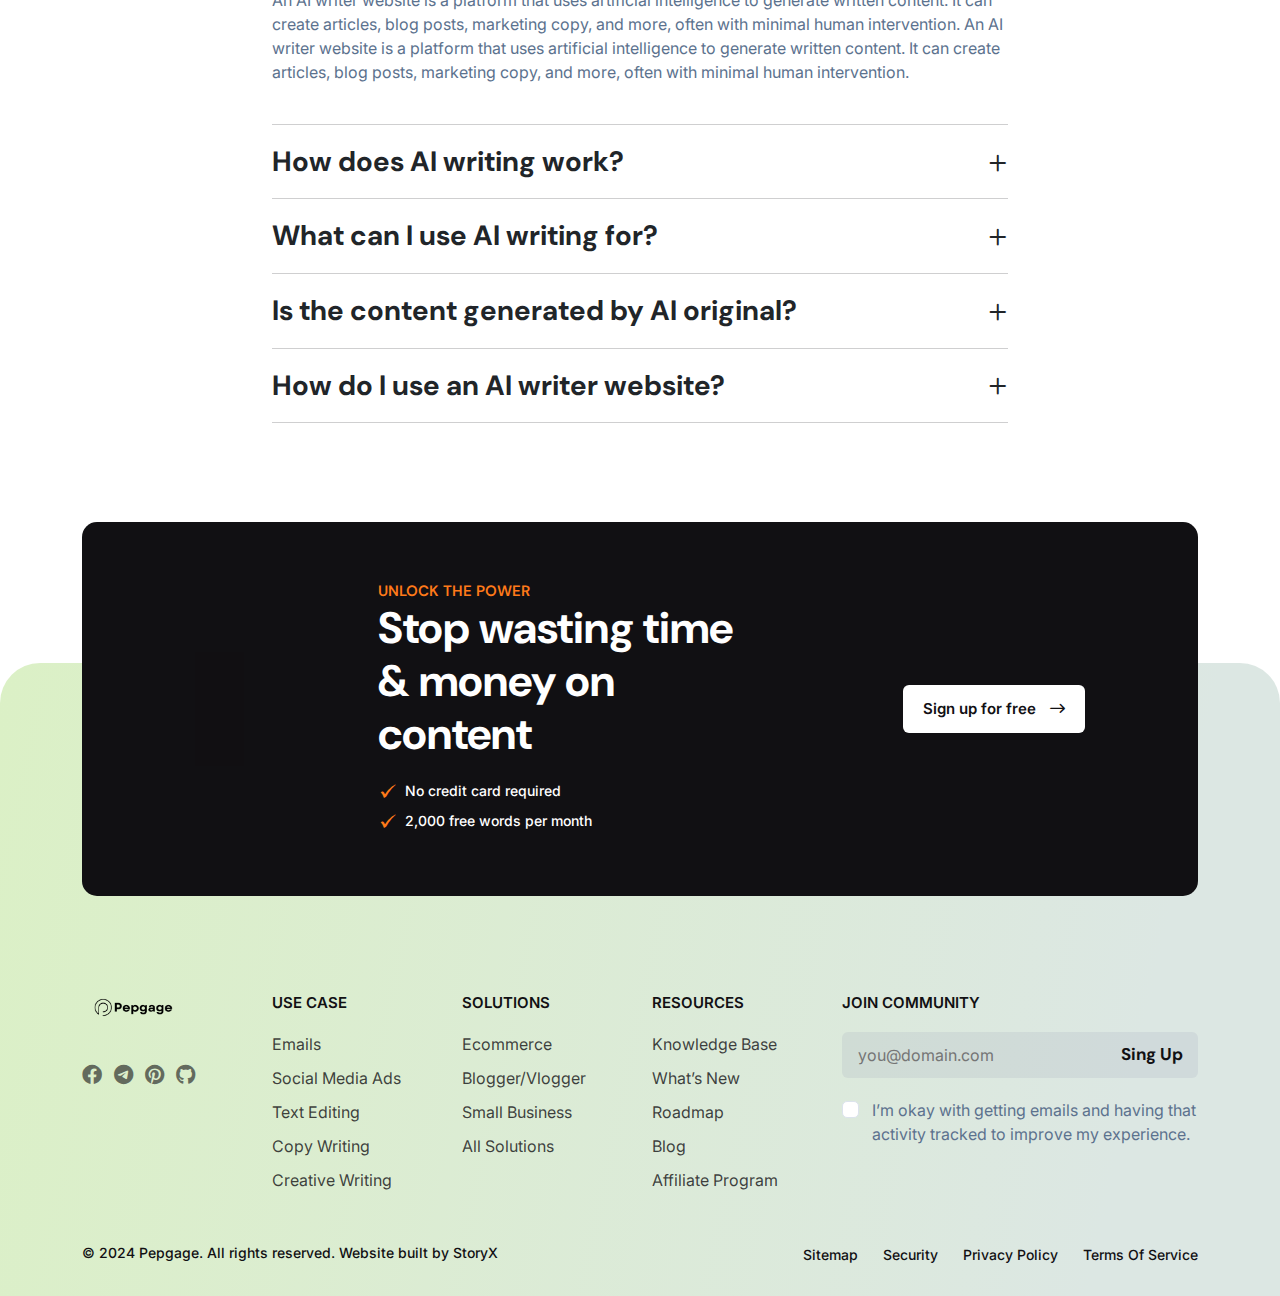
==== commit 78ec3c8a: "Add" ====
--- a/about.html
+++ b/about.html
@@ -75,6 +75,9 @@
             </li>
             <li class="nav-item">
               <a class="nav-link" href="pricing.html">pricing</a>
+            </li>
+            <li class="nav-item">
+              <a class="nav-link" href="blog.html">blog</a>
             </li>
             <li class="nav-item">
               <a class="nav-link" href="use_case.html">use case</a>
--- a/css/style.css
+++ b/css/style.css
@@ -504,7 +504,7 @@
 .tf__service {
   background: var(
     --background-brand-2,
-    linear-gradient(102deg, #dbe5ea -7.72%, #c5d1e6 86.48%)
+    linear-gradient(102deg, #eaf1f5 -7.72%, #c5ccd8 86.48%)
   );
   border-radius: 40px 40px 0px 0px;
   -webkit-border-radius: 40px 40px 0px 0px;
@@ -873,7 +873,7 @@
   border-radius: 40px 40px 0px 0px;
   background: var(
     --background-brand-2,
-    linear-gradient(102deg, #DBF0FD -7.72%, #B6D1FF 86.48%)
+    linear-gradient(102deg, #f0f9ff -7.72%, #dbe8ff 86.48%)
   );
 }
 
@@ -1171,7 +1171,7 @@
   border-radius: 40px 40px 0px 0px;
   background: var(
     --background-brand-2,
-    linear-gradient(102deg, #dbf1c3 -7.72%, #dce7e3 86.48%)
+    linear-gradient(102deg, #d5d9f5 -7.72%, #bce1f2 86.48%)
   );
 }
 
